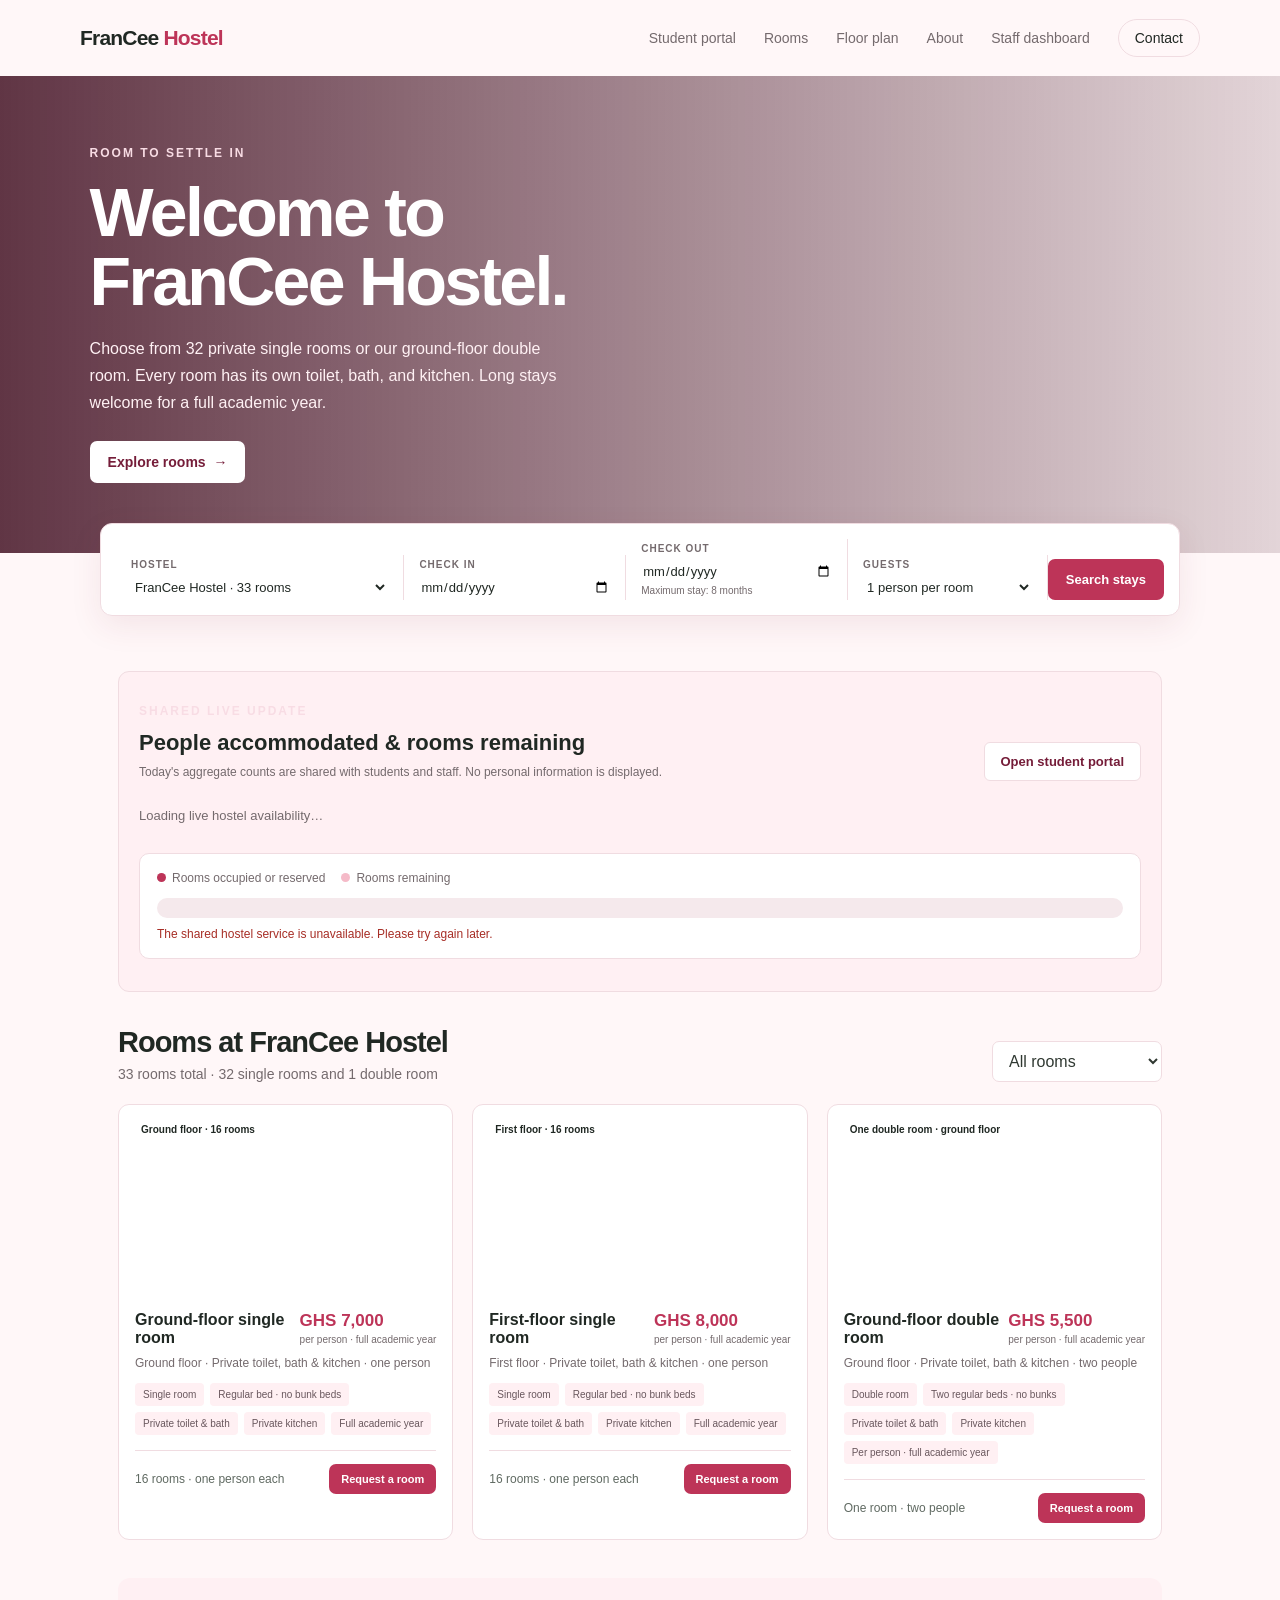
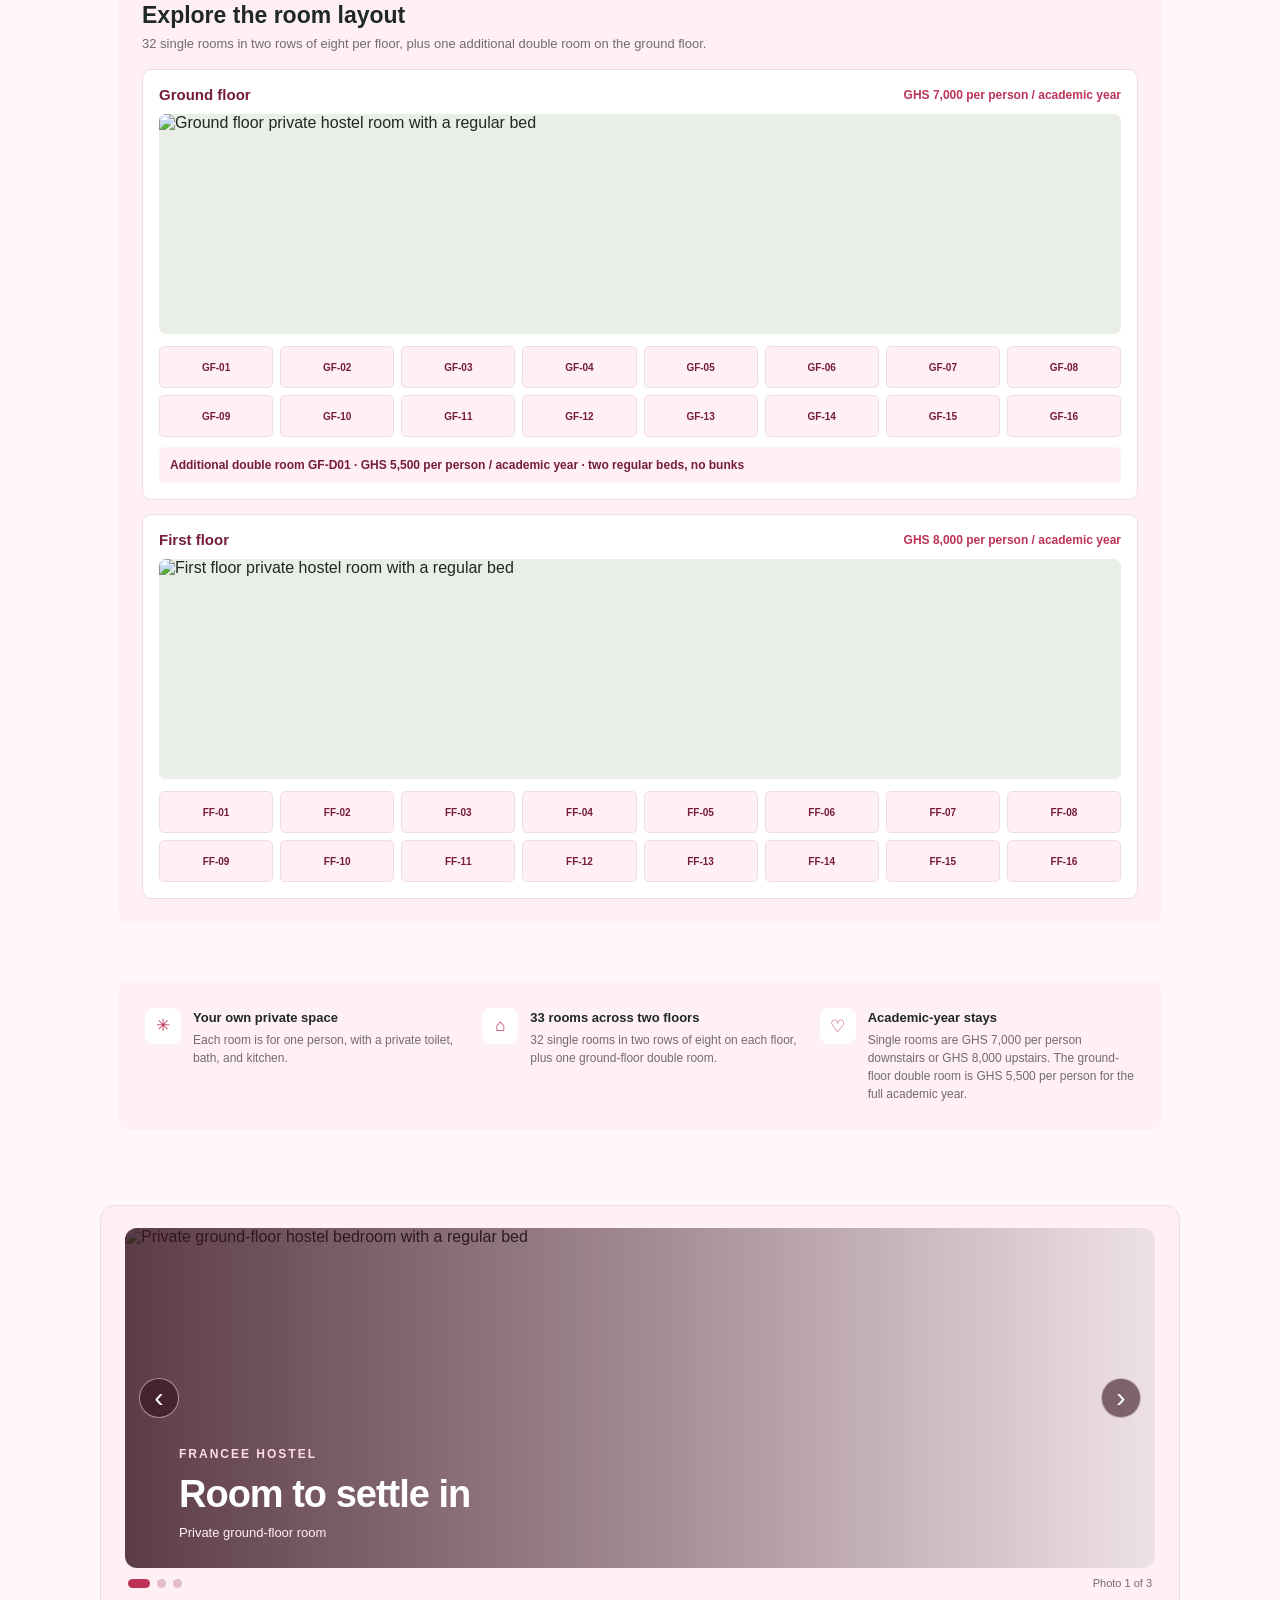
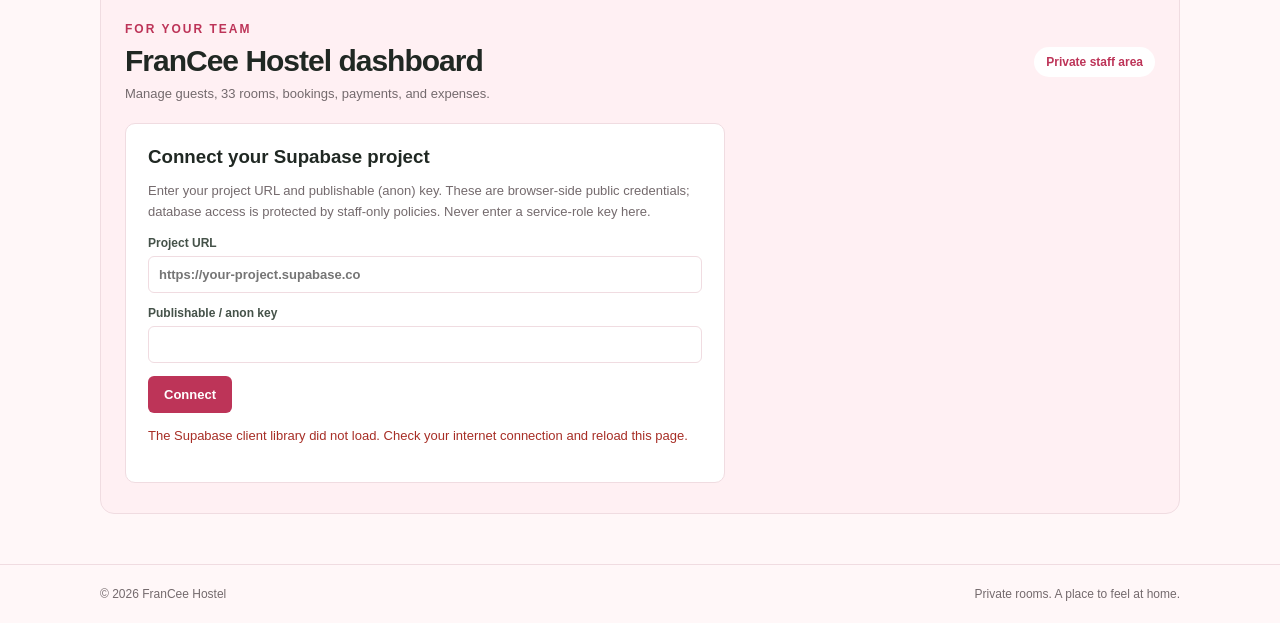
==== index.html @ d8aec5a1 "Add GitHub Pages homepage entry" ====
<!doctype html>
<html lang="en"><head><meta charset="utf-8"><meta http-equiv="refresh" content="0;url=inex.html"><title>FranCee Hostel</title></head><body><p>Opening <a href="inex.html">FranCee Hostel</a>…</p><script>location.replace("inex.html");</script></body></html>
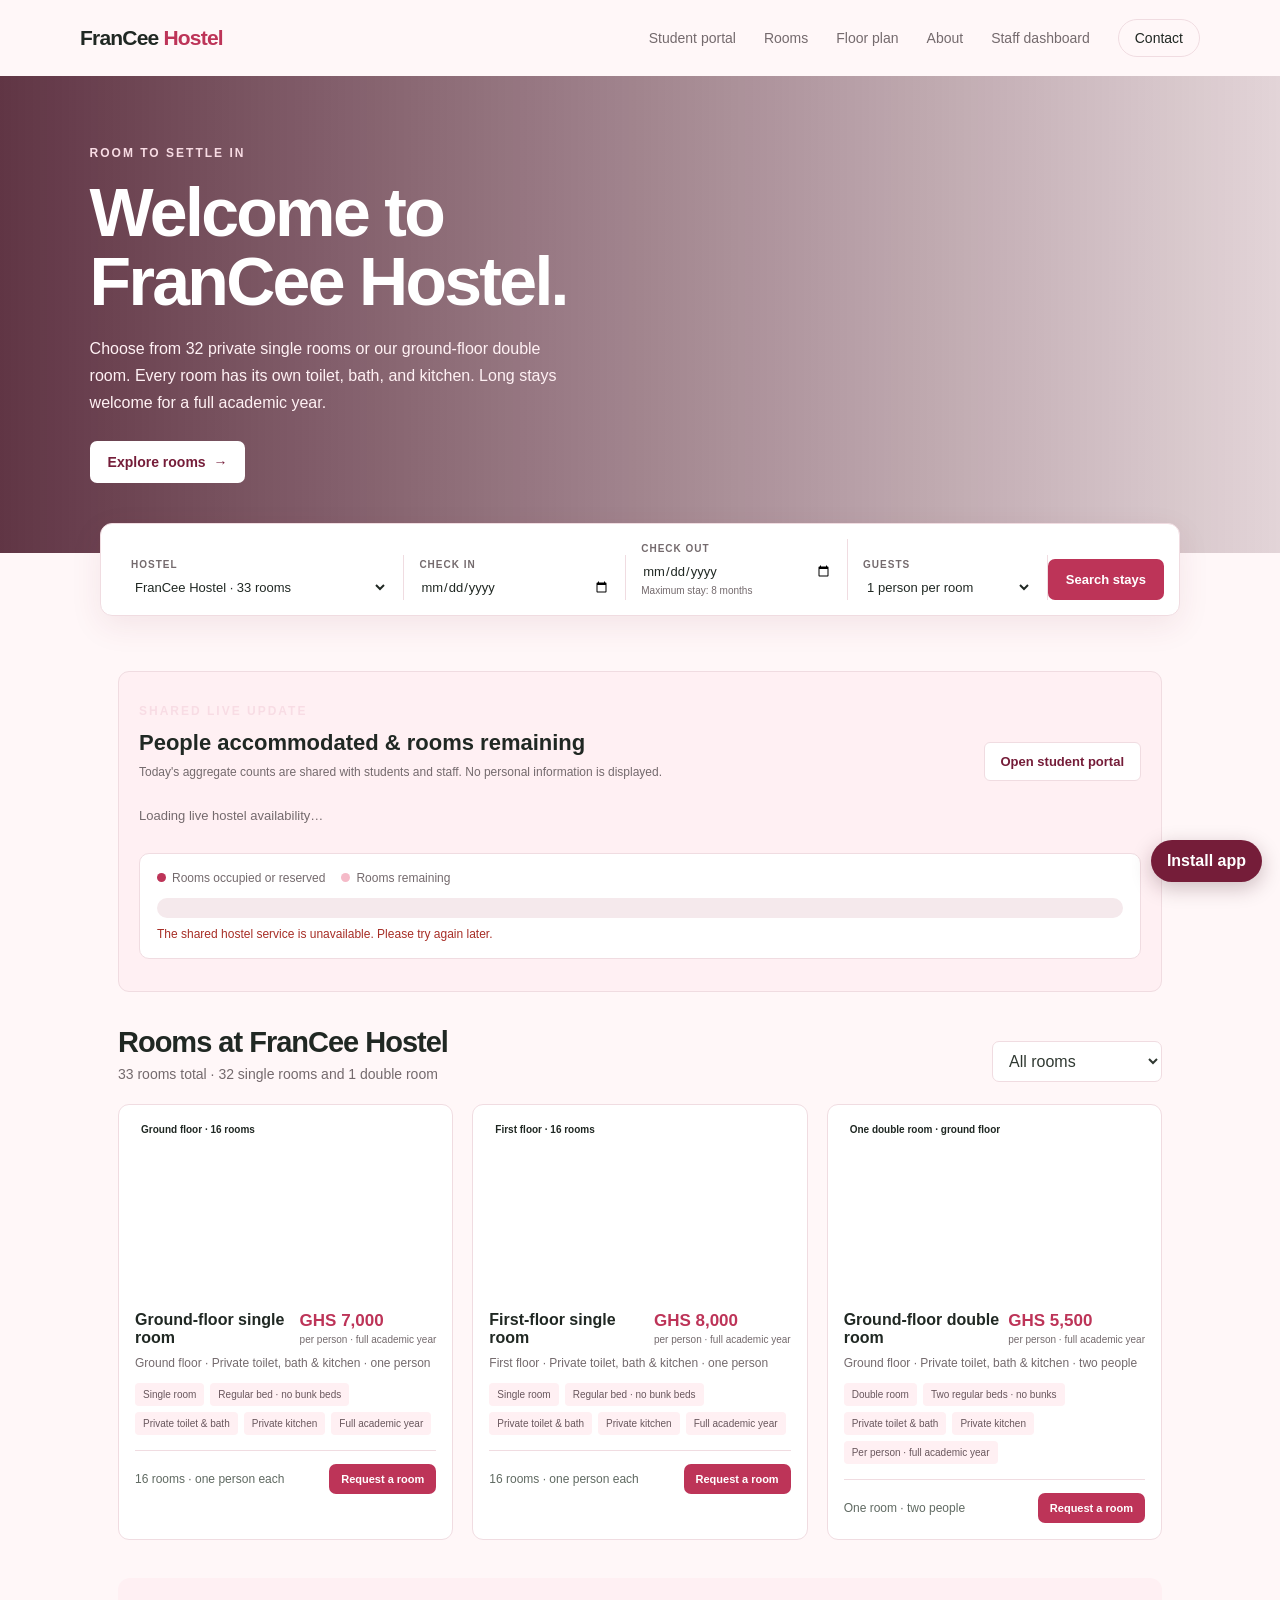
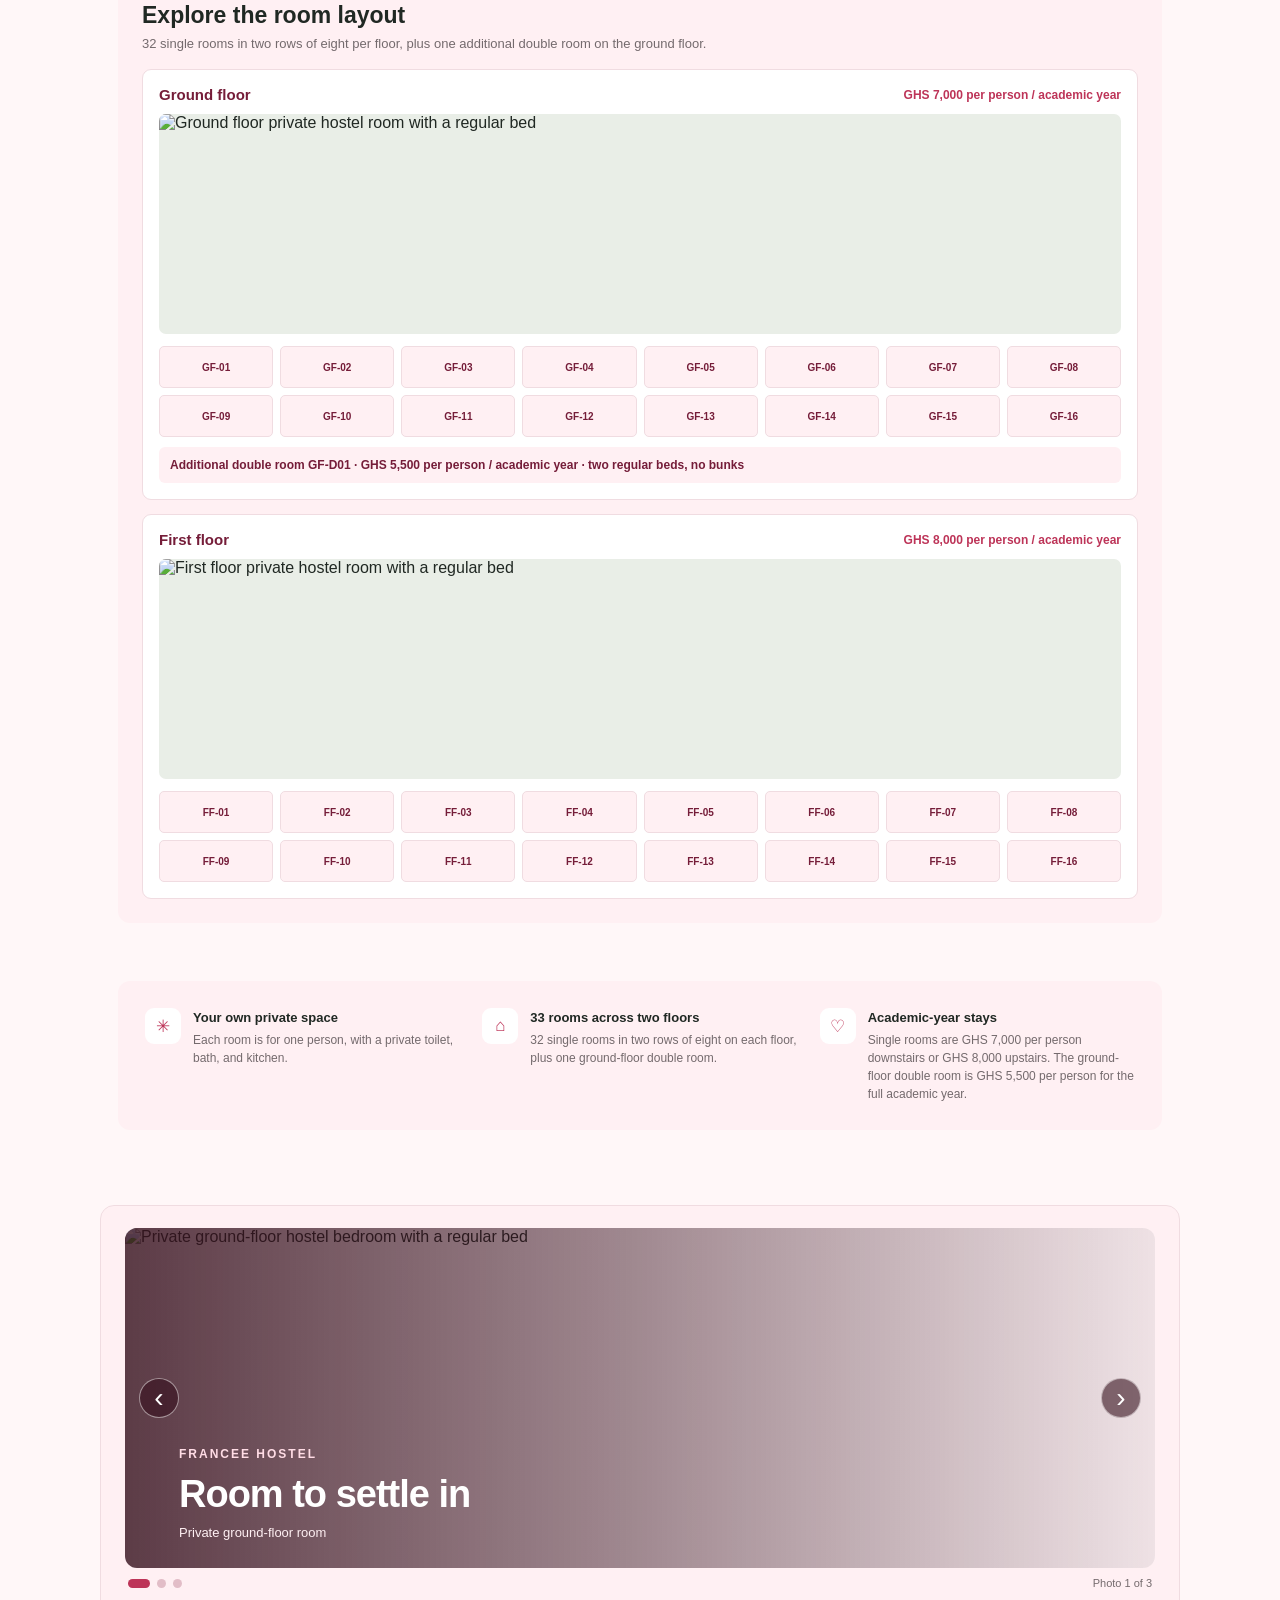
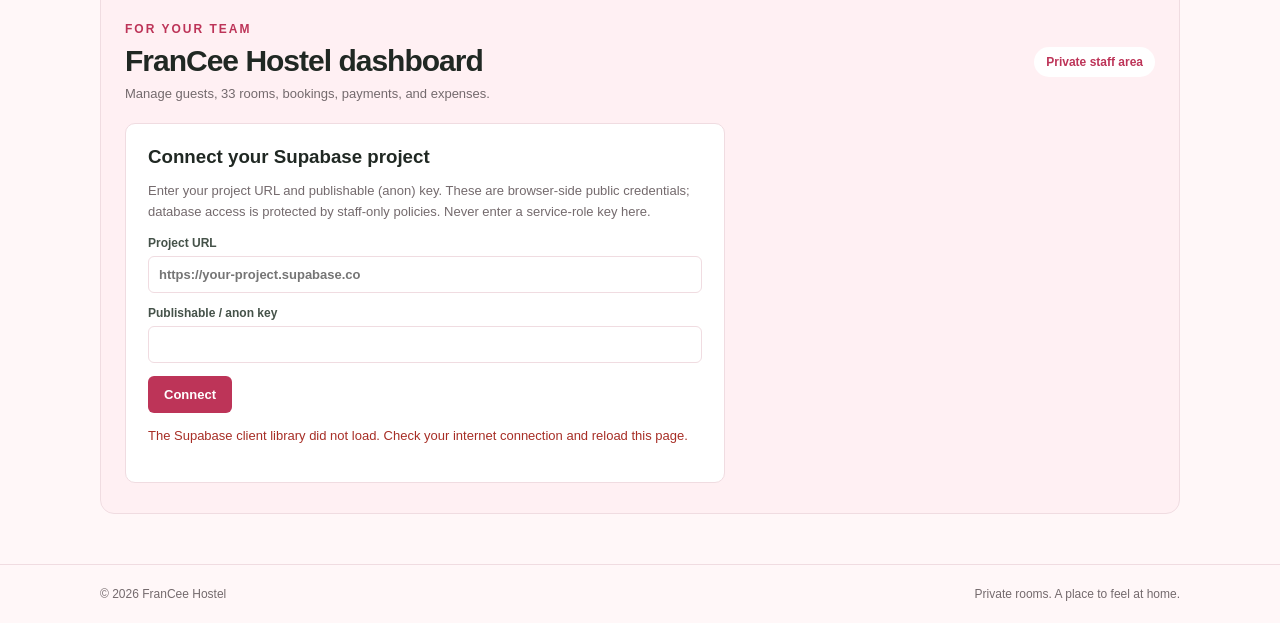
==== commit 99433904: "Fix PWA icon paths Keep app icons at the repository root so they are published at paths referenced b" ====
--- a/index.html
+++ b/index.html
@@ -1,2 +1,194 @@
-<!doctype html>
-<html lang="en"><head><meta charset="utf-8"><meta http-equiv="refresh" content="0;url=inex.html"><title>FranCee Hostel</title></head><body><p>Opening <a href="inex.html">FranCee Hostel</a>…</p><script>location.replace("inex.html");</script></body></html>
+<!DOCTYPE html>
+<html lang="en">
+<head>
+	<meta charset="UTF-8">
+	<meta name="viewport" content="width=device-width, initial-scale=1">
+	<title>FranCee Hostel | Room booking</title>
+	<meta name="theme-color" content="#751d39">
+	<link rel="manifest" href="manifest.webmanifest">
+	<link rel="icon" href="icon-192.png" type="image/png">
+	<link rel="apple-touch-icon" href="icon-192.png">
+	<link rel="stylesheet" href="dashboard.css">
+	<link rel="stylesheet" href="pwa.css">
+	<style>
+		:root{--green:#bd3458;--dark:#751d39;--cream:#fff7f8;--muted:#746a6d;--line:#f0dce1;--orange:#e99aab}
+		*{box-sizing:border-box}body{margin:0;background:var(--cream);color:#202823;font-family:Arial,Helvetica,sans-serif}a{color:inherit;text-decoration:none}button,input,select{font:inherit}.nav{height:76px;padding:0 max(calc((100% - 1120px)/2),24px);display:flex;align-items:center;justify-content:space-between}.logo{font-size:21px;font-weight:800;letter-spacing:-.8px}.logo span{color:var(--green)}.nav-links{display:flex;align-items:center;gap:28px;color:var(--muted);font-size:14px}.nav-links a:hover{color:var(--green)}.nav-links .outline{border:1px solid var(--line);border-radius:20px;padding:10px 16px;color:#202823}
+		.hero{max-width:1440px;margin:auto;min-height:445px;padding:70px max(calc((100% - 1120px)/2),7%);display:flex;align-items:center;background:linear-gradient(90deg,rgba(66,16,34,.84),rgba(66,16,34,.15)),url('https://images.unsplash.com/photo-1566665797739-1674de7a421a?auto=format&fit=crop&w=1800&q=85') center/cover;color:white}.hero-copy{max-width:570px}.kicker{text-transform:uppercase;letter-spacing:2px;font-size:12px;font-weight:bold;color:#f8dce4}.hero h1{font-size:clamp(42px,6vw,68px);line-height:1.02;letter-spacing:-2.7px;margin:18px 0}.hero p{max-width:470px;line-height:1.7;color:#fff1f4;margin:0 0 25px}.hero-link{display:inline-block;padding:13px 18px;background:white;color:var(--dark);font-weight:bold;border-radius:7px;font-size:14px}
+		.search{position:relative;max-width:1080px;margin:-30px auto 0;padding:15px;background:#fff;box-shadow:0 10px 32px #20382a18;border:1px solid var(--line);border-radius:12px;display:grid;grid-template-columns:1.3fr 1fr 1fr .9fr auto;align-items:end}.field{padding:4px 15px;border-right:1px solid var(--line)}.field label{display:block;font-size:10px;text-transform:uppercase;letter-spacing:1px;color:var(--muted);font-weight:bold;margin-bottom:8px}.field input,.field select{border:0;outline:0;background:white;width:100%;font-size:13px;color:#202823}.field small{display:block;color:var(--muted);font-size:10px;margin-top:5px}.search button,.book{border:0;border-radius:7px;background:var(--green);color:white;padding:13px 18px;font-size:13px;font-weight:bold}.search button:hover,.book:hover{background:var(--dark)}
+		main{max-width:1080px;padding:0 18px;margin:55px auto 75px}.heading{display:flex;justify-content:space-between;align-items:end;margin-bottom:22px}.heading h2{margin:0 0 7px;font-size:29px;letter-spacing:-1px}.heading p{margin:0;color:var(--muted);font-size:14px}.heading select{padding:10px 12px;border:1px solid var(--line);border-radius:7px;background:white;color:#303932}.cards{display:grid;grid-template-columns:repeat(3,minmax(0,1fr));gap:19px}.card{background:white;border:1px solid var(--line);border-radius:11px;overflow:hidden}.photo{height:190px;background-size:cover;background-position:center;position:relative}.tag{position:absolute;top:12px;left:12px;background:white;border-radius:20px;padding:7px 10px;font-size:10px;font-weight:bold}.info{padding:16px}.title-row{display:flex;justify-content:space-between;gap:8px;align-items:start}.title-row h3{margin:0;font-size:16px}.price{color:var(--green);font-size:17px;font-weight:bold;white-space:nowrap}.price small{display:block;color:var(--muted);font-size:10px;font-weight:normal;text-align:right;margin-top:3px}.location{color:var(--muted);font-size:12px;margin:9px 0 13px}.features{display:flex;gap:6px;flex-wrap:wrap;margin-bottom:15px}.features span{background:#f2f4ef;color:#59645c;font-size:10px;padding:6px 8px;border-radius:4px}.bottom{border-top:1px solid var(--line);padding-top:13px;display:flex;align-items:center;justify-content:space-between}.rating{font-size:12px;color:#606a62}.rating b{color:#242c26}.book{padding:9px 12px;font-size:11px;cursor:pointer}.no-results{grid-column:1/-1;padding:35px;text-align:center;color:var(--muted);background:white;border-radius:10px}
+		.benefits{margin-top:58px;background:#e9eee7;border-radius:12px;padding:27px;display:grid;grid-template-columns:repeat(3,1fr);gap:22px}.benefit{display:flex;gap:12px}.icon{flex:none;width:36px;height:36px;background:white;color:var(--green);border-radius:9px;display:grid;place-items:center;font-size:17px}.benefit h3{font-size:13px;margin:2px 0 6px}.benefit p{font-size:12px;line-height:1.5;color:var(--muted);margin:0}footer{border-top:1px solid var(--line);padding:22px max(calc((100% - 1080px)/2),24px);display:flex;justify-content:space-between;color:var(--muted);font-size:12px}.notice{display:none;position:fixed;right:20px;bottom:20px;background:var(--dark);color:white;padding:15px 18px;border-radius:8px;max-width:340px;box-shadow:0 7px 22px #0002;font-size:14px}.notice.visible{display:block}
+		.request-dialog{width:min(560px,calc(100% - 28px));max-height:90vh;overflow:auto;padding:26px;border:0;border-radius:12px;box-shadow:0 18px 60px #0004;color:#202823}.request-dialog::backdrop{background:#10271dcc}.request-dialog-heading{display:flex;justify-content:space-between;align-items:start;gap:16px}.request-dialog-heading h2{margin:0 0 7px;font-size:24px}.request-dialog-heading p,.request-note{margin:0 0 18px;color:var(--muted);font-size:13px;line-height:1.5}.request-close{border:1px solid var(--line);border-radius:6px;background:white;padding:7px 10px;cursor:pointer}.request-form{display:grid;gap:13px}.request-form label{display:grid;gap:6px;color:#455249;font-size:12px;font-weight:bold}.request-form input,.request-form select{width:100%;padding:10px;border:1px solid var(--line);border-radius:6px;background:white;color:#202823;font:inherit;font-size:13px}.request-form input[type=file]{padding:8px}.request-form label small{color:var(--muted);font-weight:normal;font-size:11px;line-height:1.45}.request-room-summary{padding:11px;background:#f2f4ef;border-radius:6px;color:var(--dark);font-size:13px;font-weight:bold}.request-consent{display:flex!important;grid-template-columns:auto 1fr;align-items:start;gap:8px!important;font-weight:normal!important;line-height:1.5}.request-consent input{width:auto;margin:2px 0 0}.request-submit{border:0;border-radius:6px;background:var(--green);color:white;padding:12px 16px;font-weight:bold;cursor:pointer}.request-submit:disabled{opacity:.6;cursor:wait}.request-status{min-height:18px;margin:0;color:var(--muted);font-size:13px;line-height:1.5}.request-status.error{color:#a72e26}.request-status.success{color:var(--green)}.request-honeypot{position:absolute;left:-10000px;width:1px;height:1px;overflow:hidden}
+		@media(max-width:800px){.search{margin:-20px 18px 0;grid-template-columns:repeat(2,1fr);gap:10px}.field{border:0;border-bottom:1px solid var(--line);padding:9px}.search button{grid-column:1/-1}.cards{grid-template-columns:repeat(2,1fr)}.benefits{grid-template-columns:1fr}.hero{min-height:410px;padding-left:8%;padding-right:8%}}
+		@media(max-width:540px){.nav{height:65px;padding:0 18px}.nav-links{gap:12px}.nav-links a:not(.outline):not([href="#dashboard"]){display:none}.hero{min-height:390px;padding:40px 7%}.hero h1{letter-spacing:-1.8px}.search{margin:-18px 12px 0;padding:10px;gap:4px}.field{padding:8px 4px}.field input,.field select{font-size:11px}.cards{grid-template-columns:1fr}.photo{height:210px}main{margin-top:42px;padding:0 13px}.heading{align-items:start;flex-direction:column;gap:12px}.heading select{align-self:flex-end}footer{padding:20px;gap:8px;flex-direction:column}}
+	</style>
+	<link rel="stylesheet" href="theme.css">
+</head>
+<body>
+	<header class="nav">
+		<a class="logo" href="#top">FranCee <span>Hostel</span></a>
+		<nav class="nav-links" aria-label="Main navigation"><a href="student.html">Student portal</a><a href="#stays">Rooms</a><a href="#layout">Floor plan</a><a href="#about">About</a><a href="#dashboard">Staff dashboard</a><a class="outline" href="mailto:hello@francee.example">Contact</a></nav>
+	</header>
+	<section class="hero" id="top">
+		<div class="hero-copy"><div class="kicker">Room to settle in</div><h1>Welcome to<br>FranCee Hostel.</h1><p>Choose from 32 private single rooms or our ground-floor double room. Every room has its own toilet, bath, and kitchen. Long stays welcome for a full academic year.</p><a class="hero-link" href="#stays">Explore rooms &nbsp;→</a></div>
+	</section>
+	<form class="search" id="search-form" aria-label="Search hostels">
+		<div class="field"><label for="destination">Hostel</label><select id="destination"><option value="all">FranCee Hostel · 33 rooms</option></select></div>
+		<div class="field"><label for="checkin">Check in</label><input id="checkin" type="date" required></div>
+		<div class="field"><label for="checkout">Check out</label><input id="checkout" type="date" aria-describedby="stay-limit" required><small id="stay-limit">Maximum stay: 8 months</small></div>
+		<div class="field"><label for="guests">Guests</label><select id="guests"><option value="1" selected>1 person per room</option><option value="2">2 people</option></select></div>
+		<button type="submit">Search stays</button>
+	</form>
+	<main>
+		<section class="public-availability" id="public-availability" aria-labelledby="public-availability-title">
+			<div class="public-availability-heading"><div><p class="kicker">Shared live update</p><h2 id="public-availability-title">People accommodated & rooms remaining</h2><p>Today's aggregate counts are shared with students and staff. No personal information is displayed.</p></div><a class="secondary-button" href="student.html">Open student portal</a></div>
+			<div class="availability-metrics" id="public-availability-metrics" aria-live="polite"><p class="form-message">Loading live hostel availability…</p></div>
+			<div class="availability-chart" role="img" aria-label="Live chart of occupied and remaining rooms"><div class="availability-chart-key"><span><i class="occupied-key"></i>Rooms occupied or reserved</span><span><i class="available-key"></i>Rooms remaining</span></div><div class="progress-track"><div class="progress-fill" id="public-availability-progress"></div></div><p id="public-availability-caption" class="chart-caption" role="status">Waiting for live hostel data…</p></div>
+			<div class="public-room-availability" id="public-room-availability" aria-live="polite"></div>
+		</section>
+		<section id="stays"><div class="heading"><div><h2>Rooms at FranCee Hostel</h2><p id="count">33 private rooms · 32 single rooms and one double room</p></div><select id="sort" aria-label="Sort stays"><option value="featured">All rooms</option><option value="low">Lowest price first</option><option value="high">Highest price first</option></select></div><div class="cards" id="cards"></div></section>
+		<section class="floor-plan" id="layout" aria-labelledby="floor-plan-title"><div class="floor-plan-heading"><div><h2 id="floor-plan-title">Explore the room layout</h2><p>32 single rooms in two rows of eight per floor, plus one additional double room on the ground floor.</p></div></div><div id="floor-layout" class="floor-layout"></div></section>
+ 		<section class="benefits" id="about" aria-label="Why stay at FranCee Hostel">
+			<div class="benefit"><span class="icon">✳</span><div><h3>Your own private space</h3><p>Each room is for one person, with a private toilet, bath, and kitchen.</p></div></div>
+			<div class="benefit"><span class="icon">⌂</span><div><h3>33 rooms across two floors</h3><p>32 single rooms in two rows of eight on each floor, plus one ground-floor double room.</p></div></div>
+			<div class="benefit"><span class="icon">♡</span><div><h3>Academic-year stays</h3><p>Single rooms are GHS 7,000 per person downstairs or GHS 8,000 upstairs. The ground-floor double room is GHS 5,500 per person for the full academic year.</p></div></div>
+		</section>
+	</main>
+	<section class="dashboard" id="dashboard" aria-labelledby="dashboard-title">
+		<section class="staff-carousel" aria-label="FranCee Hostel room photos">
+			<div class="staff-carousel-image-wrap">
+				<img class="staff-carousel-image" id="staff-carousel-image" src="https://images.unsplash.com/photo-1566665797739-1674de7a421a?auto=format&fit=crop&w=1600&q=85" alt="Private ground-floor hostel bedroom with a regular bed">
+				<div class="staff-carousel-shade"></div>
+				<div class="staff-carousel-content">
+					<p class="kicker">FranCee Hostel</p>
+					<h2>Room to settle in</h2>
+					<p id="staff-carousel-caption">Private ground-floor room</p>
+				</div>
+				<button class="staff-carousel-control staff-carousel-previous" id="staff-carousel-previous" type="button" aria-label="Show previous room photo">‹</button>
+				<button class="staff-carousel-control staff-carousel-next" id="staff-carousel-next" type="button" aria-label="Show next room photo">›</button>
+			</div>
+			<div class="staff-carousel-footer"><div class="staff-carousel-dots" id="staff-carousel-dots" role="group" aria-label="Choose a room photo"></div><span id="staff-carousel-count" aria-live="polite">Photo 1 of 3</span></div>
+		</section>
+		<div class="dashboard-heading"><div><div class="kicker">For your team</div><h2 id="dashboard-title">FranCee Hostel dashboard</h2><p>Manage guests, 33 rooms, bookings, payments, and expenses.</p></div><span class="private-label">Private staff area</span></div>
+		<div class="dashboard-panel" id="setup-panel" hidden>
+			<h3>Connect your Supabase project</h3>
+			<p>Enter your project URL and publishable (anon) key. These are browser-side public credentials; database access is protected by staff-only policies. Never enter a service-role key here.</p>
+			<form id="config-form" class="dashboard-form">
+				<label>Project URL<input name="url" type="url" placeholder="https://your-project.supabase.co" required></label>
+				<label>Publishable / anon key<input name="key" type="password" autocomplete="off" required></label>
+				<button class="dashboard-button" type="submit">Connect</button>
+			</form>
+			<p id="setup-message" class="form-message" role="status"></p>
+		</div>
+		<div class="dashboard-panel" id="login-panel" hidden>
+			<h3>Staff sign in</h3>
+			<p>Only staff accounts added to this hostel’s Supabase project can access records.</p>
+			<form id="login-form" class="dashboard-form">
+				<label>Email<input name="email" type="email" autocomplete="username" required></label>
+				<label>Password<input name="password" type="password" autocomplete="current-password" required></label>
+				<button class="dashboard-button" type="submit">Sign in</button>
+			</form>
+			<p id="login-message" class="form-message" role="status"></p>
+			<button class="secondary-button" id="change-project-button" type="button">Change Supabase project</button>
+		</div>
+		<div id="staff-panel" hidden>
+			<div class="staff-toolbar"><p id="staff-status" role="status"></p><button class="secondary-button" id="signout-button" type="button">Sign out</button></div>
+			<p id="dashboard-message" class="form-message" role="status"></p>
+			<div id="staff-workspace" hidden>
+			<div class="report-panel">
+				<div class="report-heading"><div><h3>Shared hostel availability</h3><p>Live room and occupancy totals shared with the student portal. Personal information is never shown.</p></div><a class="secondary-button" href="student.html">Open student portal</a></div>
+				<div class="availability-metrics" id="admin-availability-metrics" aria-live="polite"><p class="form-message">Loading live hostel availability…</p></div>
+				<div class="availability-chart" role="img" aria-label="Live shared chart of occupied and available rooms"><div class="availability-chart-key"><span><i class="occupied-key"></i>Rooms occupied</span><span><i class="available-key"></i>Rooms remaining</span></div><div class="progress-track"><div id="admin-availability-progress" class="progress-fill"></div></div><p id="admin-availability-caption" class="chart-caption">Waiting for live hostel data…</p></div>
+			</div>
+			<div class="report-panel">
+				<div class="report-heading"><div><h3>Reports & progress</h3><p>Live summaries from saved hostel records. Financial totals are shown in one currency at a time.</p></div><div class="report-filters"><label for="report-period">Report period<select id="report-period"><option value="30">Last 30 days</option><option value="90">Last 90 days</option><option value="365">Last 12 months</option></select></label><label for="report-currency">Currency<select id="report-currency"><option value="GHS">GHS</option></select></label></div></div>
+				<div class="metric-grid" id="report-metrics" aria-live="polite"></div>
+				<div class="chart-grid">
+					<div class="chart-card"><h4>Current room occupancy</h4><div class="progress-track" role="img" aria-label="Current room occupancy"><div id="occupancy-progress" class="progress-fill"></div></div><p id="occupancy-caption">Loading occupancy…</p></div>
+					<div class="chart-card"><h4>Bookings & revenue by month</h4><div class="bar-chart" id="monthly-chart" role="img" aria-label="Monthly bookings and revenue chart"></div><p class="chart-legend"><span class="booking-legend">Bookings</span><span class="revenue-legend">Revenue</span></p></div>
+				</div>
+			</div>
+			<div class="records-heading"><h3>Student room requests</h3><p>Contact and identity documents are visible only to authorized hostel staff.</p></div>
+			<div class="record-list room-request-list" id="room-request-list" aria-live="polite"></div>
+			<div class="records-heading"><h3>Student room issues</h3><p>Review reports by room and update each issue as it is handled.</p></div>
+			<div class="record-list room-issue-list" id="room-issue-list" aria-live="polite"></div>
+			<div class="records-heading"><h3>Record hostel operations</h3><p>Amounts are stored as entered; card numbers and security codes are never collected.</p></div>
+			<div class="record-grid">
+				<details class="record-card" open><summary>Guest</summary><form class="dashboard-form record-form" id="guest-form"><label>Full name<input name="full_name" required maxlength="160"></label><label>Email<input name="email" type="email"></label><label>Phone<input name="phone" type="tel"></label><label>Nationality<input name="nationality" maxlength="100"></label><label>Notes<textarea name="notes" rows="2"></textarea></label><button class="dashboard-button">Save guest</button></form><div class="record-list" id="guest-list"></div></details>
+				<details class="record-card"><summary>Room</summary><form class="dashboard-form record-form" id="room-form"><label>Room name / number<input name="name" required maxlength="100" placeholder="GF-17 or GF-D02"></label><label>Room type<select name="room_type" required><option value="Single room · private toilet, bath & kitchen">Single room</option><option value="Double room · two separate beds, no bunks, private toilet, bath & kitchen">Double room · two separate beds</option></select></label><label>Floor<select name="floor_level" required><option value="ground">Ground floor</option><option value="first">First floor</option></select></label><label>Row on floor<select name="side_row"><option value="">Not in the 16-room layout</option><option value="1">Row 1</option><option value="2">Row 2</option></select></label><label>Position in row<select name="room_position"><option value="">Not in the 16-room layout</option><option value="1">1</option><option value="2">2</option><option value="3">3</option><option value="4">4</option><option value="5">5</option><option value="6">6</option><option value="7">7</option><option value="8">8</option></select></label><label>People per room<select name="capacity" required><option value="1">1 person</option><option value="2">2 people</option></select></label><label>Full academic-year price per person (GHS)<input name="rent_amount" type="number" value="7000" min="0" step="0.01" required></label><label>Status<select name="status"><option value="active">Active</option><option value="maintenance">Maintenance</option></select></label><button class="dashboard-button">Save room</button></form><div class="record-list" id="room-list"></div></details>
+				<details class="record-card"><summary>Booking</summary><form class="dashboard-form record-form" id="booking-form"><label>Guest<select name="guest_id" required></select></label><label>Room<select name="bed_id" required></select></label><label>Check in<input name="check_in" type="date" required></label><label>Check out<input name="check_out" type="date" aria-describedby="booking-stay-limit" required><small id="booking-stay-limit">Maximum stay: 8 months</small></label><p id="booking-rate-label" class="field-note">Select a room to see its academic-year rate.</p><label>Status<select name="status"><option value="confirmed">Confirmed</option><option value="pending">Pending</option><option value="checked_in">Checked in</option><option value="checked_out">Checked out</option><option value="cancelled">Cancelled</option></select></label><button class="dashboard-button">Save booking</button></form><div class="record-list" id="booking-list"></div></details>
+				<details class="record-card"><summary>Payment</summary><form class="dashboard-form record-form" id="payment-form"><label>Booking<select name="booking_id" required></select></label><label>Amount<input name="amount" type="number" min="0" step="0.01" required></label><label>Currency<input name="currency" value="GHS" minlength="3" maxlength="3" required></label><label>Method<select name="method"><option value="cash">Cash</option><option value="card">Card (no card details)</option><option value="bank_transfer">Bank transfer</option><option value="online">Online</option><option value="other">Other</option></select></label><label>Status<select name="status"><option value="paid">Paid</option><option value="pending">Pending</option><option value="refunded">Refunded</option><option value="failed">Failed</option></select></label><label>Payment date<input name="paid_at" type="date" required></label><button class="dashboard-button">Save payment</button></form><div class="record-list" id="payment-list"></div></details>
+				<details class="record-card"><summary>Expense</summary><form class="dashboard-form record-form" id="expense-form"><label>Category<input name="category" required maxlength="100" placeholder="Supplies, utilities…"></label><label>Amount<input name="amount" type="number" min="0" step="0.01" required></label><label>Currency<input name="currency" value="GHS" minlength="3" maxlength="3" required></label><label>Date<input name="incurred_on" type="date" required></label><label>Vendor<input name="vendor" maxlength="160"></label><label>Description<input name="description" maxlength="300"></label><button class="dashboard-button">Save expense</button></form><div class="record-list" id="expense-list"></div></details>
+			</div>
+			</div>
+		</div>
+	</section>
+	<footer><span>© 2026 FranCee Hostel</span><span>Private rooms. A place to feel at home.</span></footer>
+	<dialog class="request-dialog" id="request-dialog" aria-labelledby="request-title">
+		<div class="request-dialog-heading"><div><h2 id="request-title">Request a room</h2><p>Share your contact details and proof of identity to send a request to FranCee Hostel staff.</p></div><button class="request-close" id="request-close" type="button" aria-label="Close request form">Close</button></div>
+		<form class="request-form" id="room-request-form">
+			<div class="request-room-summary" id="request-room-summary"></div>
+			<label for="request-name">Full name<input id="request-name" name="full_name" type="text" maxlength="120" autocomplete="name" required></label>
+			<label for="request-phone">Phone number<input id="request-phone" name="phone" type="tel" maxlength="32" autocomplete="tel" placeholder="+233…" required></label>
+			<label for="request-email">Email address <span>(optional)</span><input id="request-email" name="email" type="email" maxlength="254" autocomplete="email"></label>
+			<label for="request-checkin">Check-in date<input id="request-checkin" name="check_in" type="date" required></label>
+			<label for="request-checkout">Check-out date<input id="request-checkout" name="check_out" type="date" required></label>
+			<label for="request-guests">People<select id="request-guests" name="guest_count" required></select></label>
+			<label for="request-identity">Proof of identity<input id="request-identity" name="identity" type="file" accept="image/jpeg,image/png,application/pdf,.jpg,.jpeg,.png,.pdf" required><small>Upload a clear JPG, PNG, or PDF (maximum 5 MB). Only authorized hostel staff can access it.</small></label>
+			<label class="request-consent" for="request-consent"><input id="request-consent" name="consent" type="checkbox" required><span>I agree to share these details and my identity document with FranCee Hostel for this room request.</span></label>
+			<label class="request-honeypot" aria-hidden="true">Leave this field empty<input name="website" type="text" tabindex="-1" autocomplete="off"></label>
+			<p class="request-status" id="request-status" role="status" aria-live="polite"></p>
+			<button class="request-submit" id="request-submit" type="submit">Send room request</button>
+		</form>
+	</dialog>
+	<div class="notice" id="notice" role="status" aria-live="polite"></div>
+	<script src="https://cdn.jsdelivr.net/npm/@supabase/supabase-js@2"></script>
+	<script src="supabase-config.js"></script>
+	<script src="room-requests.js"></script>
+	<script src="dashboard.js"></script>
+	<script>
+		const staffCarouselSlides=[
+			{src:'https://images.unsplash.com/photo-1566665797739-1674de7a421a?auto=format&fit=crop&w=1600&q=85',alt:'Private ground-floor hostel bedroom with a regular bed',caption:'Private ground-floor room'},
+			{src:'https://images.unsplash.com/photo-1611892440504-42a792e24d32?auto=format&fit=crop&w=1600&q=85',alt:'Bright first-floor hostel bedroom with a regular bed',caption:'Comfortable first-floor room'},
+			{src:'https://images.unsplash.com/photo-1616594039964-ae9021a400a0?auto=format&fit=crop&w=1600&q=85',alt:'Shared double hostel room with two regular beds',caption:'A room for two, without bunks'}
+		];
+		const staffCarousel=document.querySelector('.staff-carousel'),staffCarouselImage=document.getElementById('staff-carousel-image'),staffCarouselCaption=document.getElementById('staff-carousel-caption'),staffCarouselCount=document.getElementById('staff-carousel-count'),staffCarouselDots=document.getElementById('staff-carousel-dots');
+		let staffCarouselIndex=0,staffCarouselTimer;
+		function renderStaffCarousel(){const slide=staffCarouselSlides[staffCarouselIndex];staffCarouselImage.src=slide.src;staffCarouselImage.alt=slide.alt;staffCarouselImage.classList.remove('photo-change');window.requestAnimationFrame(()=>staffCarouselImage.classList.add('photo-change'));staffCarouselCaption.textContent=slide.caption;staffCarouselCount.textContent='Photo '+(staffCarouselIndex+1)+' of '+staffCarouselSlides.length;staffCarouselDots.querySelectorAll('button').forEach((button,index)=>{const active=index===staffCarouselIndex;button.classList.toggle('active',active);button.setAttribute('aria-current',active?'true':'false');});}
+		function moveStaffCarousel(offset){staffCarouselIndex=(staffCarouselIndex+offset+staffCarouselSlides.length)%staffCarouselSlides.length;renderStaffCarousel();}
+		function startStaffCarousel(){window.clearInterval(staffCarouselTimer);if(!window.matchMedia('(prefers-reduced-motion: reduce)').matches)staffCarouselTimer=window.setInterval(()=>moveStaffCarousel(1),6000);}
+		staffCarouselSlides.forEach((slide,index)=>{const button=document.createElement('button');button.type='button';button.className='staff-carousel-dot';button.setAttribute('aria-label','Show photo '+(index+1)+': '+slide.caption);button.addEventListener('click',()=>{staffCarouselIndex=index;renderStaffCarousel();startStaffCarousel();});staffCarouselDots.append(button);});
+		document.getElementById('staff-carousel-previous').addEventListener('click',()=>{moveStaffCarousel(-1);startStaffCarousel();});
+		document.getElementById('staff-carousel-next').addEventListener('click',()=>{moveStaffCarousel(1);startStaffCarousel();});
+		staffCarousel.addEventListener('mouseenter',()=>window.clearInterval(staffCarouselTimer));
+		staffCarousel.addEventListener('mouseleave',startStaffCarousel);
+		staffCarousel.addEventListener('focusin',()=>window.clearInterval(staffCarouselTimer));
+		staffCarousel.addEventListener('focusout',event=>{if(!staffCarousel.contains(event.relatedTarget))startStaffCarousel();});
+		renderStaffCarousel();startStaffCarousel();
+		const stays=[
+			{name:'Ground-floor single room',floor:'Ground floor',price:7000,priceLabel:'GHS 7,000',capacity:1,type:'Private toilet, bath & kitchen · one person',image:'photo-1566665797739-1674de7a421a',label:'Ground floor · 16 available',features:['Single room','Regular bed · no bunk beds','Private toilet & bath','Private kitchen','Full academic year']},
+			{name:'First-floor single room',floor:'First floor',price:8000,priceLabel:'GHS 8,000',capacity:1,type:'Private toilet, bath & kitchen · one person',image:'photo-1611892440504-42a792e24d32',label:'First floor · 16 available',features:['Single room','Regular bed · no bunk beds','Private toilet & bath','Private kitchen','Full academic year']},
+			{name:'Ground-floor double room',floor:'Ground floor',price:5500,priceLabel:'GHS 5,500',capacity:2,type:'Private toilet, bath & kitchen · two people',image:'photo-1616594039964-ae9021a400a0',label:'One double room · ground floor',features:['Double room','Two regular beds · no bunks','Private toilet & bath','Private kitchen','Per person · full academic year']}
+		];
+		const cards=document.getElementById('cards'),notice=document.getElementById('notice');
+		let publicAvailability;
+		function renderFloorLayout(){const layout=document.getElementById('floor-layout');[{name:'Ground floor',prefix:'GF',price:'GHS 7,000',image:'photo-1566665797739-1674de7a421a',double:true},{name:'First floor',prefix:'FF',price:'GHS 8,000',image:'photo-1611892440504-42a792e24d32'}].forEach(floor=>{const level=document.createElement('section');level.className='floor-level';const heading=document.createElement('div');heading.className='floor-level-heading';const title=document.createElement('h3');title.textContent=floor.name;const rate=document.createElement('span');rate.textContent=floor.price+' per person / academic year';heading.append(title,rate);const photo=document.createElement('img');photo.className='floor-photo';photo.src='https://images.unsplash.com/'+floor.image+'?auto=format&fit=crop&w=1200&q=85';photo.alt=floor.name+' private hostel room with a regular bed';photo.loading='lazy';level.append(heading,photo);for(let row=0;row<2;row++){const rowElement=document.createElement('div');rowElement.className='floor-row';rowElement.setAttribute('role','group');rowElement.setAttribute('aria-label',floor.name+' row '+(row+1));for(let position=1;position<=8;position++){const number=row*8+position,room=document.createElement('div');room.className='room-tile';room.textContent=floor.prefix+'-'+String(number).padStart(2,'0');room.setAttribute('aria-label',room.textContent+', single room, '+floor.price+' per person for the academic year');rowElement.append(room);}level.append(rowElement);}if(floor.double){const double=document.createElement('div');double.className='double-room-note';double.textContent='Additional double room GF-D01 · GHS 5,500 per person / academic year · two regular beds, no bunks';level.append(double);}layout.append(level);});}
+		function render(){const order=document.getElementById('sort').value;const found=[...stays];if(order==='low')found.sort((a,b)=>a.price-b.price);if(order==='high')found.sort((a,b)=>b.price-a.price);document.getElementById('count').textContent='33 rooms total · 32 single rooms and 1 double room';cards.innerHTML=found.map(s=>{const type=publicAvailability&&publicAvailability.room_types.find(item=>item.room_name===s.name),label=type?s.floor+' · '+type.available+' available today':s.label.replace('16 available','16 rooms');return `<article class="card"><div class="photo" role="img" aria-label="${s.floor} room at FranCee Hostel" style="background-image:url('https://images.unsplash.com/${s.image}?auto=format&fit=crop&w=900&q=80')"><span class="tag">${label}</span></div><div class="info"><div class="title-row"><h3>${s.name}</h3><div class="price">${s.priceLabel}<small>per person · full academic year</small></div></div><div class="location">${s.floor} · ${s.type}</div><div class="features">${s.features.map(f=>`<span>${f}</span>`).join('')}</div><div class="bottom"><div class="rating">${s.capacity===2?'One room · two people':'16 rooms · one person each'}</div><button class="book" data-name="${s.name}">Request a room</button></div></div></article>`;}).join('');}
+		async function refreshPublicAvailability(){const caption=document.getElementById('public-availability-caption');try{if(!window.FranCeeHostel)throw new Error('Shared hostel availability is unavailable. Contact hostel staff.');const status=await window.FranCeeHostel.getStatus();publicAvailability=status;const total=Number(status.total_rooms),occupied=Number(status.rooms_occupied),percent=total?Math.min(100,occupied/total*100):0;const metrics=document.getElementById('public-availability-metrics');metrics.replaceChildren();[['People accommodated',status.people_accommodated],['Rooms remaining today',status.rooms_remaining],['Total active rooms',total],['Beds available today',status.beds_remaining]].forEach(([label,value])=>{const card=document.createElement('div');card.className='metric-card';const name=document.createElement('span');name.textContent=label;const amount=document.createElement('strong');amount.textContent=String(value);card.append(name,amount);metrics.append(card);});document.getElementById('public-availability-progress').style.width=percent+'%';caption.textContent=occupied+' of '+total+' active rooms occupied or reserved today · updated '+new Date().toLocaleTimeString();caption.classList.remove('student-request-error');const typeList=document.getElementById('public-room-availability');typeList.replaceChildren();status.room_types.forEach(type=>{const item=document.createElement('span');item.textContent=type.room_name+': '+type.available+' of '+type.total+' available today';typeList.append(item);});render();}catch(error){caption.textContent=error.message||'Could not load live hostel availability.';caption.classList.add('student-request-error');}}
+		const dateValue=date=>{const local=new Date(date.getTime()-date.getTimezoneOffset()*60000);return local.toISOString().slice(0,10)};
+		const addMonths=(date,months)=>{const result=new Date(date);const day=result.getDate();result.setDate(1);result.setMonth(result.getMonth()+months);const lastDay=new Date(result.getFullYear(),result.getMonth()+1,0).getDate();result.setDate(Math.min(day,lastDay));return result;};
+		const checkin=document.getElementById('checkin'),checkout=document.getElementById('checkout');checkin.min=dateValue(new Date());checkout.min=dateValue(new Date(Date.now()+86400000));checkin.addEventListener('change',()=>{if(!checkin.value)return;const start=new Date(`${checkin.value}T12:00:00`),next=new Date(start);next.setDate(next.getDate()+1);const latest=addMonths(start,8);checkout.min=dateValue(next);checkout.max=dateValue(latest);checkout.setCustomValidity('');if(checkout.value&&(checkout.value<checkout.min||checkout.value>checkout.max))checkout.value='';});checkout.addEventListener('input',()=>checkout.setCustomValidity(checkout.max&&checkout.value>checkout.max?'The maximum stay is 8 months.':''));
+		document.getElementById('search-form').addEventListener('submit',event=>{event.preventDefault();if(!event.currentTarget.reportValidity())return;if(checkout.value<=checkin.value){checkout.setCustomValidity('Check-out must be after check-in.');checkout.reportValidity();checkout.setCustomValidity('');return;}if(checkout.value>checkout.max){checkout.setCustomValidity('The maximum stay is 8 months.');checkout.reportValidity();checkout.setCustomValidity('');return;}render();document.getElementById('stays').scrollIntoView({behavior:'smooth'});});
+		document.getElementById('destination').addEventListener('change',render);document.getElementById('sort').addEventListener('change',render);
+		const requestDialog=document.getElementById('request-dialog'),requestForm=document.getElementById('room-request-form'),requestStatus=document.getElementById('request-status'),requestCheckIn=document.getElementById('request-checkin'),requestCheckOut=document.getElementById('request-checkout'),requestGuests=document.getElementById('request-guests');
+		let selectedStay;
+		function updateRequestDateLimits(){requestCheckIn.min=dateValue(new Date());if(!requestCheckIn.value){requestCheckOut.min=dateValue(new Date(Date.now()+86400000));requestCheckOut.removeAttribute('max');return;}const start=new Date(requestCheckIn.value+'T12:00:00'),next=new Date(start);next.setDate(next.getDate()+1);requestCheckOut.min=dateValue(next);requestCheckOut.max=dateValue(addMonths(start,8));if(requestCheckOut.value&&(requestCheckOut.value<requestCheckOut.min||requestCheckOut.value>requestCheckOut.max))requestCheckOut.value='';}
+		cards.addEventListener('click',event=>{const button=event.target.closest('.book');if(!button)return;selectedStay=stays.find(s=>s.name===button.dataset.name);if(!selectedStay)return;requestForm.reset();requestStatus.textContent='';requestStatus.className='request-status';document.getElementById('request-title').textContent='Request a '+selectedStay.name.toLowerCase();document.getElementById('request-room-summary').textContent=selectedStay.name+' · '+selectedStay.priceLabel+' per person for the full academic year';requestGuests.replaceChildren(...Array.from({length:selectedStay.capacity},(_,index)=>{const option=document.createElement('option');option.value=String(index+1);option.textContent=(index+1)+' '+(index===0?'person':'people');return option;}));requestGuests.value=String(Math.min(Number(document.getElementById('guests').value),selectedStay.capacity));requestCheckIn.value=checkin.value;requestCheckOut.value=checkout.value;updateRequestDateLimits();requestDialog.showModal();});
+		document.getElementById('request-close').addEventListener('click',()=>requestDialog.close());
+		requestDialog.addEventListener('close',()=>{requestForm.reset();requestStatus.textContent='';});
+		requestCheckIn.addEventListener('change',updateRequestDateLimits);
+		requestForm.addEventListener('submit',async event=>{event.preventDefault();if(!selectedStay||!requestForm.reportValidity())return;const file=document.getElementById('request-identity').files[0];if(!file||!['image/jpeg','image/png','application/pdf'].includes(file.type)||file.size>5*1024*1024){requestStatus.textContent='Choose a JPG, PNG, or PDF identity document no larger than 5 MB.';requestStatus.className='request-status error';return;}if(requestCheckOut.value<=requestCheckIn.value||requestCheckOut.value>dateValue(addMonths(new Date(requestCheckIn.value+'T12:00:00'),8))){requestStatus.textContent='Choose a check-out date after check-in and within the 8-month stay limit.';requestStatus.className='request-status error';return;}if(requestForm.elements.website.value){requestDialog.close();return;}const submitButton=document.getElementById('request-submit');submitButton.disabled=true;requestStatus.textContent='Sending your request securely…';requestStatus.className='request-status';try{const result=await window.FranCeeHostel.submitRequest({full_name:requestForm.elements.full_name.value.trim(),phone:requestForm.elements.phone.value.trim(),email:requestForm.elements.email.value.trim(),room_name:selectedStay.name,guest_count:Number(requestGuests.value),check_in:requestCheckIn.value,check_out:requestCheckOut.value,identity:file});requestStatus.textContent='Your room request was sent to FranCee Hostel staff. Reference: '+result.id;requestStatus.className='request-status success';requestForm.reset();setTimeout(()=>requestDialog.close(),3500);}catch(error){requestStatus.textContent=error.message||'Your request could not be sent. Please try again.';requestStatus.className='request-status error';}finally{submitButton.disabled=false;}});
+		renderFloorLayout();render();refreshPublicAvailability();window.setInterval(refreshPublicAvailability,60000);document.addEventListener('visibilitychange',()=>{if(!document.hidden)refreshPublicAvailability();});
+	</script>
+	<script src="pwa.js"></script>
+</body>
+</html>
--- a/dashboard.css
+++ b/dashboard.css
@@ -0,0 +1,6 @@
+.dashboard{max-width:1080px;margin:50px auto;padding:30px 24px;background:#edf1eb;border:1px solid var(--line);border-radius:14px}.dashboard-heading,.report-heading,.staff-toolbar{display:flex;align-items:center;justify-content:space-between;gap:18px}.dashboard-heading{margin-bottom:22px}.dashboard-heading .kicker{color:var(--green)}.dashboard-heading h2{font-size:30px;letter-spacing:-1px;margin:8px 0}.dashboard-heading p,.report-heading p,.records-heading p{margin:0;color:var(--muted);font-size:13px}.private-label{padding:8px 12px;background:#fff;border-radius:20px;color:var(--green);font-size:12px;font-weight:bold}.dashboard-panel,.report-panel,.record-card,.metric-card,.chart-card{background:white;border:1px solid var(--line);border-radius:10px}.dashboard-panel{max-width:600px;padding:22px}.dashboard-panel h3,.report-heading h3,.records-heading h3{margin:0 0 8px}.dashboard-panel p,.records-heading p{line-height:1.6;color:var(--muted);font-size:13px}.dashboard-form{display:grid;gap:13px}.dashboard-form label,.report-heading label{display:grid;gap:6px;font-size:12px;font-weight:bold;color:#455249}.dashboard-form input,.dashboard-form select,.dashboard-form textarea,.report-heading select{width:100%;padding:10px;border:1px solid var(--line);border-radius:6px;background:white;color:#202823;font:inherit;font-size:13px}.dashboard-button,.secondary-button{width:max-content;border:0;border-radius:6px;background:var(--green);color:white;padding:11px 16px;font-size:13px;font-weight:bold;cursor:pointer}.dashboard-button:hover{background:var(--dark)}.secondary-button{background:#fff;color:var(--dark);border:1px solid var(--line)}.form-message{min-height:18px;color:var(--muted);font-size:13px}.form-message.error{color:#a72e26}.form-message.success{color:var(--green)}.staff-toolbar{margin-bottom:14px}.staff-toolbar p{margin:0;font-size:13px;color:var(--muted)}.report-panel{padding:22px;margin:20px 0 28px}.report-heading{align-items:end;margin-bottom:17px}.report-heading h3{font-size:21px}.report-heading label{min-width:150px}.report-heading select{font-weight:normal}.report-filters{display:flex;gap:10px}.metric-grid{display:grid;grid-template-columns:repeat(4,minmax(0,1fr));gap:12px}.metric-card{padding:15px}.metric-card span{display:block;color:var(--muted);font-size:11px}.metric-card strong{display:block;color:var(--dark);font-size:23px;margin-top:7px}.chart-grid{display:grid;grid-template-columns:1fr 1.5fr;gap:14px;margin-top:14px}.chart-card{padding:17px;min-width:0}.chart-card h4{margin:0 0 14px;font-size:14px}.progress-track{height:16px;background:#edf1eb;border-radius:20px;overflow:hidden}.progress-fill{height:100%;width:0;background:var(--green);border-radius:20px;transition:width .25s}.chart-card p{font-size:12px;color:var(--muted)}.bar-chart{height:170px;display:flex;align-items:end;gap:8px;border-bottom:1px solid var(--line);padding:5px 4px 0}.bar-month{height:100%;flex:1;display:flex;flex-direction:column;justify-content:end;align-items:center;gap:5px;min-width:0}.bar-pair{height:calc(100% - 20px);width:100%;display:flex;align-items:end;justify-content:center;gap:3px}.bar{width:35%;min-width:4px;border-radius:3px 3px 0 0}.bar.booking-bar{background:#81a28e}.bar.revenue-bar{background:#f2a66a}.bar-month small{max-width:100%;overflow:hidden;color:var(--muted);font-size:9px;white-space:nowrap}.chart-legend{display:flex;gap:18px}.booking-legend:before,.revenue-legend:before{content:"";display:inline-block;width:8px;height:8px;margin-right:5px;background:#81a28e;border-radius:2px}.revenue-legend:before{background:#f2a66a}.records-heading{margin:25px 0 14px}.record-grid{display:grid;grid-template-columns:repeat(2,minmax(0,1fr));gap:13px}.record-card{padding:17px}.record-card summary{cursor:pointer;font-weight:bold;color:var(--dark)}.record-form{margin-top:15px}.record-list{margin-top:14px;border-top:1px solid var(--line)}.record-list:empty{display:none}.record-list p{margin:9px 0;padding:8px 0;border-bottom:1px solid #f0f1ee;font-size:12px;color:#4d5951;overflow-wrap:anywhere}.record-list p:last-child{border-bottom:0}#dashboard[hidden],#setup-panel[hidden],#login-panel[hidden],#staff-panel[hidden],#staff-workspace[hidden]{display:none}
+.field-note{margin:0;color:var(--green);font-size:12px;line-height:1.5}.dashboard-form label small{color:var(--muted);font-weight:normal;font-size:11px}
+.room-request-list{margin:0 0 26px}.room-request-item{padding:13px 0;border-bottom:1px solid var(--line)}.room-request-item p{margin:0 0 9px;line-height:1.5}.room-request-item .secondary-button{width:auto;padding:8px 11px;font-size:12px}.request-document-link{display:inline-block;padding:8px 0;color:var(--green);font-size:13px;font-weight:bold}
+.floor-plan{margin:38px 0 0;padding:24px;background:#e9eee7;border-radius:12px}.floor-plan-heading{margin-bottom:18px}.floor-plan-heading h2{margin:0 0 7px;font-size:23px}.floor-plan-heading p{margin:0;color:var(--muted);font-size:13px}.floor-layout{display:grid;gap:14px}.floor-level{padding:16px;background:white;border:1px solid var(--line);border-radius:9px;overflow-x:auto}.floor-level-heading{display:flex;justify-content:space-between;align-items:center;gap:12px;margin-bottom:11px}.floor-level-heading h3{margin:0;color:var(--dark);font-size:15px}.floor-level-heading span{color:var(--green);font-size:12px;font-weight:bold}.floor-photo{display:block;width:100%;height:220px;margin-bottom:12px;border-radius:7px;object-fit:cover;background:#e9eee7}.floor-row{display:grid;grid-template-columns:repeat(8,minmax(48px,1fr));gap:7px;min-width:440px;margin-top:7px}.room-tile{display:grid;place-items:center;min-height:42px;padding:5px;background:#f2f4ef;border:1px solid #e2e8df;border-radius:5px;color:var(--dark);font-size:10px;font-weight:bold}.double-room-note{margin-top:10px;padding:11px;background:#f2f4ef;border-radius:6px;color:var(--dark);font-size:12px;font-weight:bold}
+@media(max-width:760px){.dashboard{margin:35px 14px;padding:22px 15px}.chart-grid{grid-template-columns:1fr}.metric-grid{grid-template-columns:repeat(2,minmax(0,1fr))}.record-grid{grid-template-columns:1fr}.report-heading{align-items:start;flex-direction:column}.report-filters{width:100%;flex-wrap:wrap}.report-heading label{width:100%}}
+@media(max-width:540px){.dashboard-heading{align-items:start;flex-direction:column}.dashboard-heading h2{font-size:25px}.dashboard-panel,.report-panel{padding:16px}.staff-toolbar{align-items:start;flex-direction:column}.metric-card strong{font-size:20px}.floor-plan{padding:17px 13px}.floor-level{padding:12px}.floor-level-heading{align-items:start;flex-direction:column;gap:5px}}
--- a/pwa.css
+++ b/pwa.css
@@ -0,0 +1,54 @@
+.pwa-install-button {
+	position: fixed;
+	z-index: 20;
+	right: max(18px, env(safe-area-inset-right));
+	bottom: max(18px, env(safe-area-inset-bottom));
+	padding: 12px 16px;
+	border: 0;
+	border-radius: 999px;
+	background: #751d39;
+	color: #fff;
+	box-shadow: 0 6px 20px #36101d40;
+	font-weight: 700;
+	cursor: pointer;
+}
+
+.pwa-install-button:hover {
+	background: #bd3458;
+}
+
+.pwa-install-button:focus-visible {
+	outline: 3px solid #bd345880;
+	outline-offset: 3px;
+}
+
+.pwa-install-status {
+	position: fixed;
+	z-index: 20;
+	right: max(18px, env(safe-area-inset-right));
+	bottom: max(76px, calc(env(safe-area-inset-bottom) + 70px));
+	max-width: min(360px, calc(100vw - 36px));
+	padding: 12px 15px;
+	border-radius: 8px;
+	background: #36101d;
+	color: #fff;
+	box-shadow: 0 6px 20px #36101d40;
+	font-size: 13px;
+	line-height: 1.5;
+}
+
+.pwa-install-status[hidden],
+.pwa-install-button[hidden] {
+	display: none;
+}
+
+@media (prefers-reduced-motion: no-preference) {
+	.pwa-install-button {
+		animation: pwa-install-appear 0.3s ease-out both;
+	}
+
+	@keyframes pwa-install-appear {
+		from { opacity: 0; transform: translateY(8px); }
+		to { opacity: 1; transform: translateY(0); }
+	}
+}
--- a/theme.css
+++ b/theme.css
@@ -0,0 +1,76 @@
+:root{--green:#bd3458;--dark:#751d39;--cream:#fff7f8;--muted:#746a6d;--line:#f0dce1;--orange:#db748b}
+body{background:var(--cream)}
+.logo span,.nav-links a:hover,.price,.icon,.dashboard-heading .kicker,.field-note,.floor-level-heading span,.request-document-link{color:var(--green)}
+.hero{background-image:linear-gradient(90deg,rgba(66,16,34,.84),rgba(66,16,34,.15)),url('https://images.unsplash.com/photo-1566665797739-1674de7a421a?auto=format&fit=crop&w=1800&q=85')}
+.kicker{color:#f8dce4}
+.search{box-shadow:0 10px 32px #7c253816;border-color:var(--line)}
+.search button,.book,.dashboard-button,.request-submit{background:var(--green)}
+.search button:hover,.book:hover,.dashboard-button:hover{background:var(--dark)}
+.features span,.double-room-note,.room-tile{background:#fff0f3}
+.features span{color:#69575d}
+.benefits,.floor-plan,.dashboard{background:#fff0f3}
+.dashboard,.floor-plan,.floor-level{border-color:var(--line)}
+.room-tile{border-color:#f0dce1}
+.request-dialog::backdrop{background:#36101dcc}
+.request-room-summary{background:#fff0f3;color:var(--dark)}
+.request-status.success{color:var(--green)}
+.progress-track{background:#f5e9ec}
+.progress-fill,.bar.booking-bar{background:var(--green)}
+.bar.revenue-bar{background:var(--orange)}
+.booking-legend:before{background:var(--green)}
+.revenue-legend:before{background:var(--orange)}
+.nav-links a[href="student.html"]{display:inline!important}
+.public-availability{margin:0 0 34px;padding:20px;background:#fff0f3;border:1px solid var(--line);border-radius:11px}
+.public-availability-heading{display:flex;justify-content:space-between;align-items:end;gap:16px;margin-bottom:14px}
+.public-availability-heading h2{margin:7px 0;font-size:22px}
+.public-availability-heading p:not(.kicker){margin:0;color:var(--muted);font-size:12px;line-height:1.5}
+.public-availability-heading .secondary-button{flex:none;width:auto}
+.public-room-availability{display:flex;flex-wrap:wrap;gap:8px;margin-top:12px}
+.public-room-availability span{padding:7px 10px;border-radius:20px;background:#fde6ec;color:var(--dark);font-size:11px;font-weight:bold}
+.availability-metrics{display:grid;grid-template-columns:repeat(4,minmax(0,1fr));gap:12px}
+.availability-chart{margin-top:14px;padding:17px;background:#fff;border:1px solid var(--line);border-radius:10px}
+.availability-chart-key{display:flex;flex-wrap:wrap;gap:16px;color:var(--muted);font-size:12px}
+.availability-chart-key i{display:inline-block;width:9px;height:9px;margin-right:6px;border-radius:50%}
+.occupied-key{background:var(--green)}
+.available-key{background:#f5bac8}
+.availability-chart .progress-track{height:20px;margin-top:13px}
+.availability-chart .progress-fill{background:var(--green)}
+.chart-caption{margin:9px 0 0;color:var(--muted);font-size:12px}
+.student-request-error{color:#a72e26!important}
+.staff-carousel{margin:-8px 0 24px}
+.staff-carousel-image-wrap{position:relative;height:clamp(230px,30vw,340px);overflow:hidden;border-radius:12px;background:#f5e9ec}
+.staff-carousel-image{display:block;width:100%;height:100%;object-fit:cover;object-position:center 55%}
+.staff-carousel-shade{position:absolute;inset:0;background:linear-gradient(90deg,#36101dcc 0%,#36101d70 50%,#36101d08 100%)}
+.staff-carousel-content{position:absolute;left:clamp(20px,5vw,54px);bottom:28px;max-width:440px;color:white}
+.staff-carousel-content .kicker{color:#ffdce5}
+.staff-carousel-content h2{margin:9px 0;font-size:clamp(25px,4vw,38px);letter-spacing:-1px}
+.staff-carousel-content p:last-child{margin:0;color:#fff0f3;font-size:13px}
+.staff-carousel-control{position:absolute;z-index:1;top:50%;display:grid;place-items:center;width:40px;height:40px;transform:translateY(-50%);border:1px solid #ffffff80;border-radius:50%;background:#36101d99;color:white;font-size:28px;line-height:1;cursor:pointer}
+.staff-carousel-control:hover{background:var(--dark)}
+.staff-carousel-control:focus-visible,.staff-carousel-dot:focus-visible{outline:3px solid #bd345880;outline-offset:3px}
+.staff-carousel-previous{left:14px}
+.staff-carousel-next{right:14px}
+.staff-carousel-footer{display:flex;justify-content:space-between;align-items:center;padding:9px 3px;color:var(--muted);font-size:11px}
+.staff-carousel-dots{display:flex;align-items:center;gap:7px}
+.staff-carousel-dot{width:9px;height:9px;padding:0;border:0;border-radius:50%;background:#e2bdc7;cursor:pointer}
+.staff-carousel-dot.active{width:22px;border-radius:8px;background:var(--green)}
+.nav{animation:francee-rise-in .55s ease-out both}
+.hero-copy{animation:francee-rise-in .7s .08s ease-out both}
+.search{animation:francee-rise-in .55s .14s ease-out both}
+main>.heading{animation:francee-rise-in .55s .08s ease-out both}
+.cards>.card{animation:francee-rise-in .55s ease-out both;transition:transform .22s ease,box-shadow .22s ease}
+.cards>.card:nth-child(2){animation-delay:.08s}
+.cards>.card:nth-child(3){animation-delay:.16s}
+.cards>.card:hover,.student-room-card:hover{transform:translateY(-5px);box-shadow:0 14px 30px #7c25381a}
+.benefits,.floor-plan,.dashboard,.staff-carousel{animation:francee-rise-in .6s .12s ease-out both}
+.benefit,.floor-level,.metric-card,.chart-card,.record-card,.report-panel{transition:transform .2s ease,box-shadow .2s ease}
+.benefit:hover,.metric-card:hover,.chart-card:hover{transform:translateY(-3px);box-shadow:0 10px 24px #7c253812}
+.staff-carousel-image.photo-change{animation:francee-photo-change .45s ease-out both}
+.staff-carousel-control,.staff-carousel-dot,.search button,.book,.dashboard-button,.secondary-button,.request-submit,.nav-links a{transition:color .2s ease,background-color .2s ease,border-color .2s ease,box-shadow .2s ease,transform .2s ease}
+.staff-carousel-control:hover,.staff-carousel-dot:hover,.search button:hover,.book:hover,.dashboard-button:hover,.secondary-button:hover,.request-submit:hover{transform:translateY(-2px)}
+@keyframes francee-rise-in{from{opacity:0;transform:translateY(14px)}to{opacity:1;transform:translateY(0)}}
+@keyframes francee-photo-change{from{opacity:.45;transform:scale(1.025)}to{opacity:1;transform:scale(1)}}
+@media(max-width:760px){.availability-metrics{grid-template-columns:repeat(2,minmax(0,1fr))}}
+@media(max-width:540px){.public-availability{padding:15px}.public-availability-heading{align-items:start;flex-direction:column}.public-availability-heading h2{font-size:20px}}
+@media(max-width:540px){.staff-carousel-image-wrap{height:250px}.staff-carousel-control{top:18px;width:34px;height:34px;transform:none}.staff-carousel-previous{left:auto;right:58px}.staff-carousel-next{right:14px}.staff-carousel-content{left:18px;right:18px;bottom:20px}}
+@media(prefers-reduced-motion:reduce){*,*::before,*::after{scroll-behavior:auto!important;animation-duration:.01ms!important;animation-iteration-count:1!important;transition-duration:.01ms!important}.nav,.hero-copy,.search,main>.heading,.cards>.card,.benefits,.floor-plan,.dashboard,.staff-carousel{animation:none!important}.cards>.card:hover,.student-room-card:hover,.benefit:hover,.metric-card:hover,.chart-card:hover,.staff-carousel-control:hover,.staff-carousel-dot:hover,.search button:hover,.book:hover,.dashboard-button:hover,.secondary-button:hover,.request-submit:hover{transform:none}}
